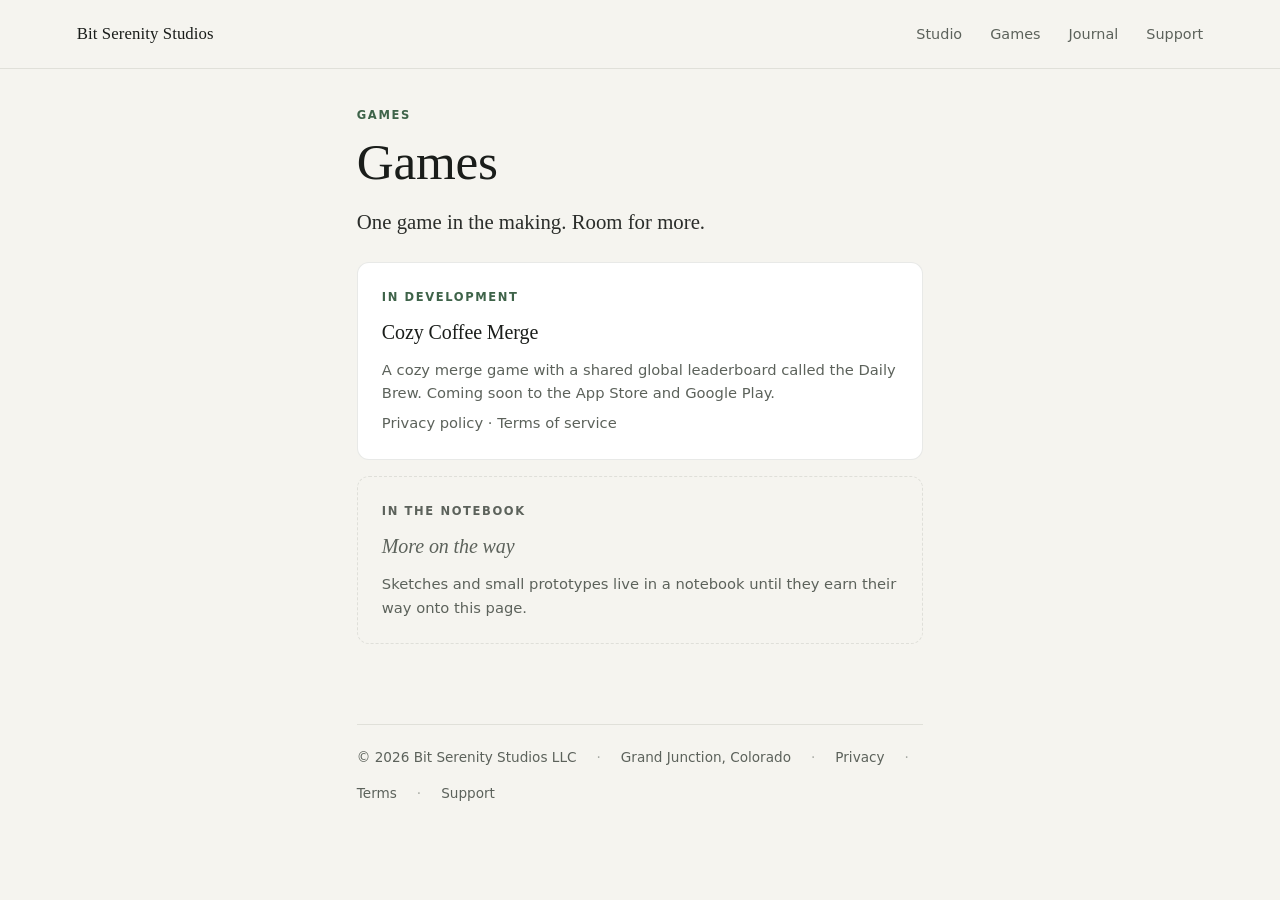
==== games/index.html @ efbd0e37 "Site expansion: Studio, Games, Journal pages + serif system, mountain motif Adapting the section-and" ====
<!doctype html>
<html lang="en">
<head>
<meta charset="utf-8">
<meta name="viewport" content="width=device-width, initial-scale=1">
<title>Games - Bit Serenity Studios</title>
<meta name="description" content="Games by Bit Serenity Studios: current and upcoming mobile titles for iOS and Android.">
<meta name="theme-color" content="#161818" media="(prefers-color-scheme: dark)">
<meta name="theme-color" content="#f5f4ef" media="(prefers-color-scheme: light)">
<meta property="og:title" content="Games - Bit Serenity Studios">
<meta property="og:description" content="Current and upcoming mobile titles from Bit Serenity Studios.">
<meta property="og:url" content="https://bitserenitystudios.com/games/">
<meta property="og:type" content="website">
<meta name="twitter:card" content="summary">
<link rel="canonical" href="https://bitserenitystudios.com/games/">
<link rel="stylesheet" href="/styles.css">
</head>
<body>
<nav class="nav" aria-label="Primary">
  <a href="/" class="brand">Bit Serenity Studios</a>
  <a href="/studio/">Studio</a>
  <a href="/games/">Games</a>
  <a href="/journal/">Journal</a>
  <a href="/support/">Support</a>
</nav>

<main>
  <p class="kicker">Games</p>
  <h1>Games</h1>
  <p class="lede">One game in the making. Room for more.</p>

  <div class="tile">
    <p class="tile-meta">In development</p>
    <p class="tile-title">Cozy Coffee Merge</p>
    <p class="tile-note">A cozy merge game with a shared global leaderboard called the Daily Brew. Coming soon to the App Store and Google Play.</p>
    <p class="tile-note">
      <a href="/games/cozy-coffee-merge/privacy/">Privacy policy</a>
      &middot;
      <a href="/games/cozy-coffee-merge/terms/">Terms of service</a>
    </p>
  </div>

  <div class="tile placeholder">
    <p class="tile-meta">In the notebook</p>
    <p class="tile-title">More on the way</p>
    <p class="tile-note">Sketches and small prototypes live in a notebook until they earn their way onto this page.</p>
  </div>

  <footer class="site-footer">
    <span>&copy; 2026 Bit Serenity Studios LLC</span>
    <span class="sep">&middot;</span>
    <span>Grand Junction, Colorado</span>
    <span class="sep">&middot;</span>
    <a href="/privacy/">Privacy</a>
    <span class="sep">&middot;</span>
    <a href="/terms/">Terms</a>
    <span class="sep">&middot;</span>
    <a href="/support/">Support</a>
  </footer>
</main>
</body>
</html>
---- styles.css ----
:root {
  --bg: #161818;
  --bg-elev: #1c1f1d;
  --fg: #edeeea;
  --muted: #8f938c;
  --accent: #8fb299;
  --accent-strong: #b1cdb8;
  --border: rgba(160, 168, 158, 0.16);
  --border-strong: rgba(160, 168, 158, 0.30);
  --tint: rgba(143, 178, 153, 0.09);

  --font-serif: 'Iowan Old Style', 'Palatino Linotype', 'Sitka Text', Palatino, 'Book Antiqua', Georgia, 'Times New Roman', serif;
  --font-sans: ui-sans-serif, system-ui, -apple-system, "Segoe UI", Roboto, sans-serif;
}
@media (prefers-color-scheme: light) {
  :root {
    --bg: #f5f4ef;
    --bg-elev: #ffffff;
    --fg: #1a1d1a;
    --muted: #5c625b;
    --accent: #3e6349;
    --accent-strong: #284a34;
    --border: rgba(90, 98, 88, 0.14);
    --border-strong: rgba(90, 98, 88, 0.26);
    --tint: rgba(62, 99, 73, 0.06);
  }
}

* { box-sizing: border-box; }
html { scroll-behavior: smooth; }
html, body {
  margin: 0;
  padding: 0;
  background: var(--bg);
  color: var(--fg);
  font-family: var(--font-sans);
  -webkit-font-smoothing: antialiased;
  text-rendering: optimizeLegibility;
}

::selection { background: var(--accent); color: var(--bg); }

/* nav */
.nav {
  display: flex;
  gap: 1.75rem;
  flex-wrap: wrap;
  padding: 1.5rem 6vw;
  font-size: 0.9rem;
  border-bottom: 1px solid var(--border);
  align-items: baseline;
}
.nav .brand {
  color: var(--fg);
  font-weight: 500;
  margin-right: auto;
  letter-spacing: 0.005em;
  font-family: var(--font-serif);
  font-size: 1.05rem;
}
.nav a {
  color: var(--muted);
  text-decoration: none;
  transition: color 160ms ease;
}
.nav a:hover, .nav a:focus-visible { color: var(--accent-strong); }
.nav a.brand:hover, .nav a.brand:focus-visible { color: var(--fg); }

/* main */
main {
  max-width: 720px;
  margin: 0 auto;
  padding: 4vh 6vw 8vh;
}
main.landing { max-width: 800px; }

/* hero */
.hero {
  min-height: 50svh;
  display: grid;
  place-items: center;
  padding: 6vh 0 3vh;
}
.hero-inner { width: 100%; }

/* mountain band (landing only) */
.mountain-band {
  color: var(--accent);
  opacity: 0.55;
  margin: 1rem 0 2rem;
}
.mountain-band svg {
  display: block;
  width: 100%;
  height: auto;
  max-height: 120px;
}

/* section eyebrow */
.kicker {
  text-transform: uppercase;
  letter-spacing: 0.14em;
  font-size: 0.72rem;
  color: var(--accent);
  font-weight: 600;
  margin: 0 0 0.5rem;
}

/* headings */
h1 {
  font-family: var(--font-serif);
  font-weight: 500;
  letter-spacing: -0.005em;
  font-size: clamp(2.2rem, 5vw, 3.2rem);
  margin: 0 0 1rem;
  color: var(--fg);
  line-height: 1.12;
}
h2 {
  font-size: clamp(1.2rem, 2.2vw, 1.5rem);
  margin: 4rem 0 1rem;
  color: var(--fg);
  font-weight: 600;
  letter-spacing: -0.005em;
}
h3 {
  font-size: 1.05rem;
  margin: 2rem 0 0.5rem;
  color: var(--fg);
  font-weight: 600;
}
main section h2:first-of-type,
main section:first-of-type h2:first-of-type { margin-top: 3.5rem; }
.kicker + h1, .kicker + h2 { margin-top: 0; }

/* text */
p, li {
  color: var(--muted);
  font-size: 1rem;
  line-height: 1.75;
  margin: 0 0 1rem;
}
ul { padding-left: 1.25rem; margin: 0 0 1rem; }
li { margin-bottom: 0.5rem; }

a {
  color: var(--accent);
  text-decoration: none;
  transition: color 160ms ease;
}
a:hover, a:focus-visible {
  color: var(--accent-strong);
  text-decoration: underline;
  text-underline-offset: 3px;
  text-decoration-thickness: 1px;
}

:focus-visible {
  outline: 2px solid var(--accent);
  outline-offset: 3px;
  border-radius: 2px;
}

.rule {
  width: 3rem;
  height: 2px;
  background: var(--accent);
  margin: 1.5rem 0;
  opacity: 0.8;
  border-radius: 2px;
}

.lede {
  font-family: var(--font-serif);
  font-size: clamp(1.15rem, 1.8vw, 1.3rem);
  color: var(--fg);
  opacity: 0.92;
  margin-bottom: 1.5rem;
  line-height: 1.5;
  font-weight: 400;
}

/* tiles */
.tile {
  border: 1px solid var(--border);
  border-radius: 12px;
  padding: 1.5rem;
  margin: 1rem 0 0;
  background: var(--bg-elev);
  transition: border-color 200ms ease;
}
.tile:hover { border-color: var(--border-strong); }
.tile-meta {
  font-size: 0.72rem;
  text-transform: uppercase;
  letter-spacing: 0.14em;
  color: var(--accent);
  font-weight: 600;
  margin: 0 0 0.5rem;
}
.tile-title {
  color: var(--fg);
  font-family: var(--font-serif);
  font-weight: 500;
  font-size: 1.25rem;
  letter-spacing: -0.005em;
  margin: 0 0 0.5rem;
}
.tile-note {
  font-size: 0.92rem;
  color: var(--muted);
  margin: 0.4rem 0 0;
  line-height: 1.6;
}
.tile-note a { color: var(--muted); }
.tile-note a:hover, .tile-note a:focus-visible { color: var(--accent-strong); }
.tile.placeholder {
  border-style: dashed;
  background: transparent;
}
.tile.placeholder .tile-title { color: var(--muted); font-style: italic; font-weight: 400; }
.tile.placeholder .tile-meta { color: var(--muted); }

/* callout */
.callout {
  border-left: 3px solid var(--accent);
  padding: 0.9rem 1.25rem;
  margin: 1.5rem 0 2rem;
  background: var(--tint);
  border-radius: 0 8px 8px 0;
}
.callout p { color: var(--fg); margin: 0; }
.callout strong { color: var(--accent-strong); }

/* effective date (privacy/terms) */
.effective {
  font-size: 0.85rem;
  color: var(--muted);
  font-style: italic;
  margin: 0 0 2rem;
}

/* journal entry list */
.entry {
  padding: 1.75rem 0;
  border-top: 1px solid var(--border);
}
.entry:last-of-type { border-bottom: 1px solid var(--border); }
.entry-date {
  font-size: 0.75rem;
  color: var(--muted);
  text-transform: uppercase;
  letter-spacing: 0.14em;
  margin: 0 0 0.5rem;
  font-weight: 600;
}
.entry-title {
  font-family: var(--font-serif);
  font-weight: 500;
  font-size: 1.4rem;
  margin: 0 0 0.5rem;
  color: var(--fg);
  letter-spacing: -0.005em;
  line-height: 1.25;
}
.entry-title a { color: inherit; }
.entry-title a:hover, .entry-title a:focus-visible { color: var(--accent-strong); text-decoration: none; }
.entry-excerpt { margin: 0; color: var(--muted); }

/* small link block (see-all etc.) */
.more {
  margin-top: 1.25rem;
  font-size: 0.92rem;
}

/* footer */
footer.site-footer {
  color: var(--muted);
  font-size: 0.85rem;
  margin-top: 5rem;
  padding-top: 1.5rem;
  border-top: 1px solid var(--border);
  display: flex;
  gap: 1.25rem;
  flex-wrap: wrap;
  align-items: baseline;
}
footer.site-footer a {
  color: var(--muted);
  transition: color 160ms ease;
}
footer.site-footer a:hover, footer.site-footer a:focus-visible { color: var(--accent-strong); }
footer .sep { opacity: 0.5; }
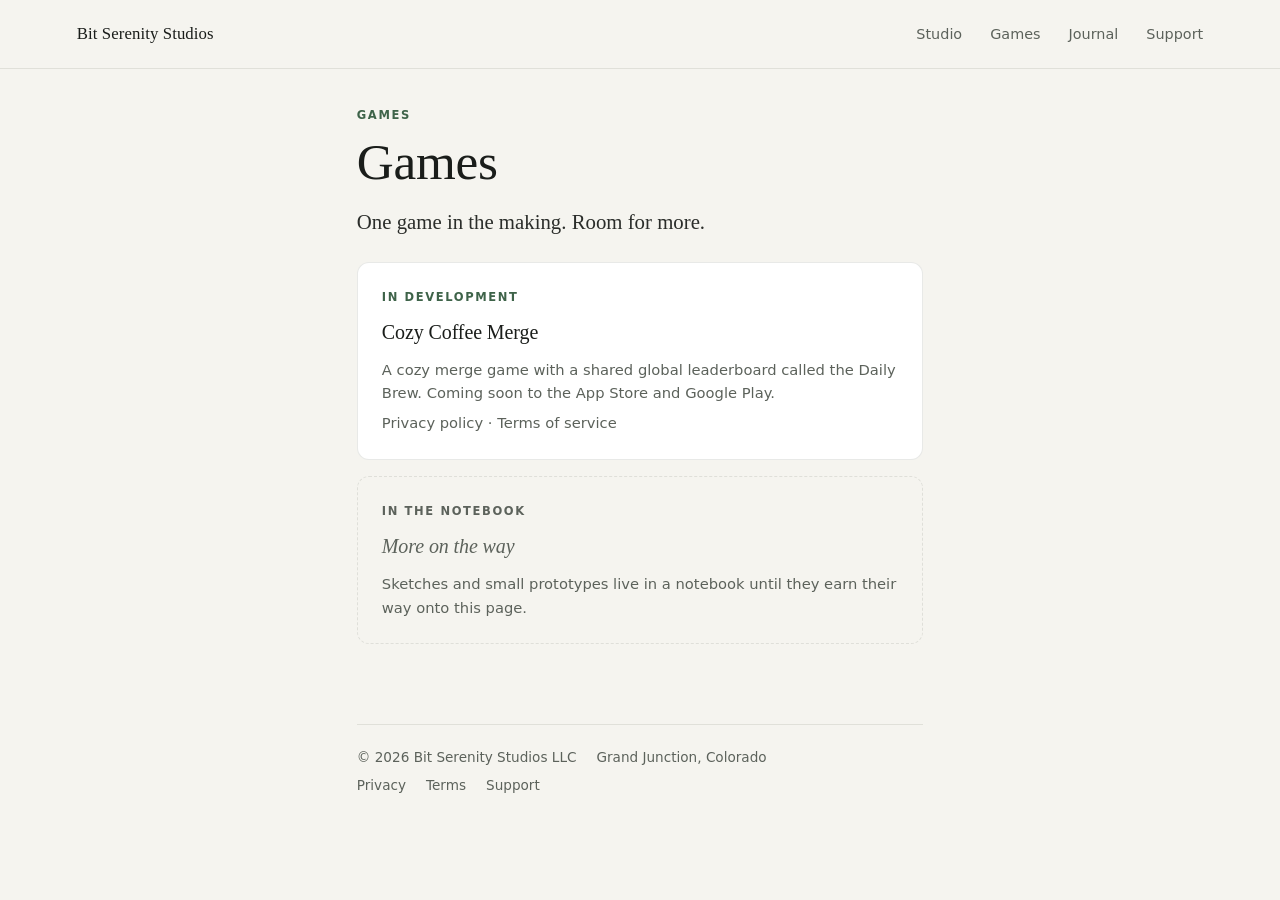
==== commit 0b2284e3: "Fix footer wrap bug; redraw mountain silhouette with real peaks Footer ------ On narrow viewports th" ====
--- a/games/index.html
+++ b/games/index.html
@@ -47,15 +47,15 @@
   </div>
 
   <footer class="site-footer">
-    <span>&copy; 2026 Bit Serenity Studios LLC</span>
-    <span class="sep">&middot;</span>
-    <span>Grand Junction, Colorado</span>
-    <span class="sep">&middot;</span>
-    <a href="/privacy/">Privacy</a>
-    <span class="sep">&middot;</span>
-    <a href="/terms/">Terms</a>
-    <span class="sep">&middot;</span>
-    <a href="/support/">Support</a>
+    <div class="footer-group">
+      <span>&copy; 2026 Bit Serenity Studios LLC</span>
+      <span>Grand Junction, Colorado</span>
+    </div>
+    <div class="footer-group">
+      <a href="/privacy/">Privacy</a>
+      <a href="/terms/">Terms</a>
+      <a href="/support/">Support</a>
+    </div>
   </footer>
 </main>
 </body>
--- a/styles.css
+++ b/styles.css
@@ -86,14 +86,14 @@
 /* mountain band (landing only) */
 .mountain-band {
   color: var(--accent);
-  opacity: 0.55;
-  margin: 1rem 0 2rem;
+  opacity: 0.7;
+  margin: 1rem 0 2.5rem;
 }
 .mountain-band svg {
   display: block;
   width: 100%;
   height: auto;
-  max-height: 120px;
+  max-height: 170px;
 }
 
 /* section eyebrow */
@@ -281,8 +281,14 @@
   padding-top: 1.5rem;
   border-top: 1px solid var(--border);
   display: flex;
-  gap: 1.25rem;
   flex-wrap: wrap;
+  justify-content: space-between;
+  gap: 0.75rem 2rem;
+}
+footer.site-footer .footer-group {
+  display: flex;
+  flex-wrap: wrap;
+  gap: 0.4rem 1.25rem;
   align-items: baseline;
 }
 footer.site-footer a {
@@ -290,4 +296,3 @@
   transition: color 160ms ease;
 }
 footer.site-footer a:hover, footer.site-footer a:focus-visible { color: var(--accent-strong); }
-footer .sep { opacity: 0.5; }
